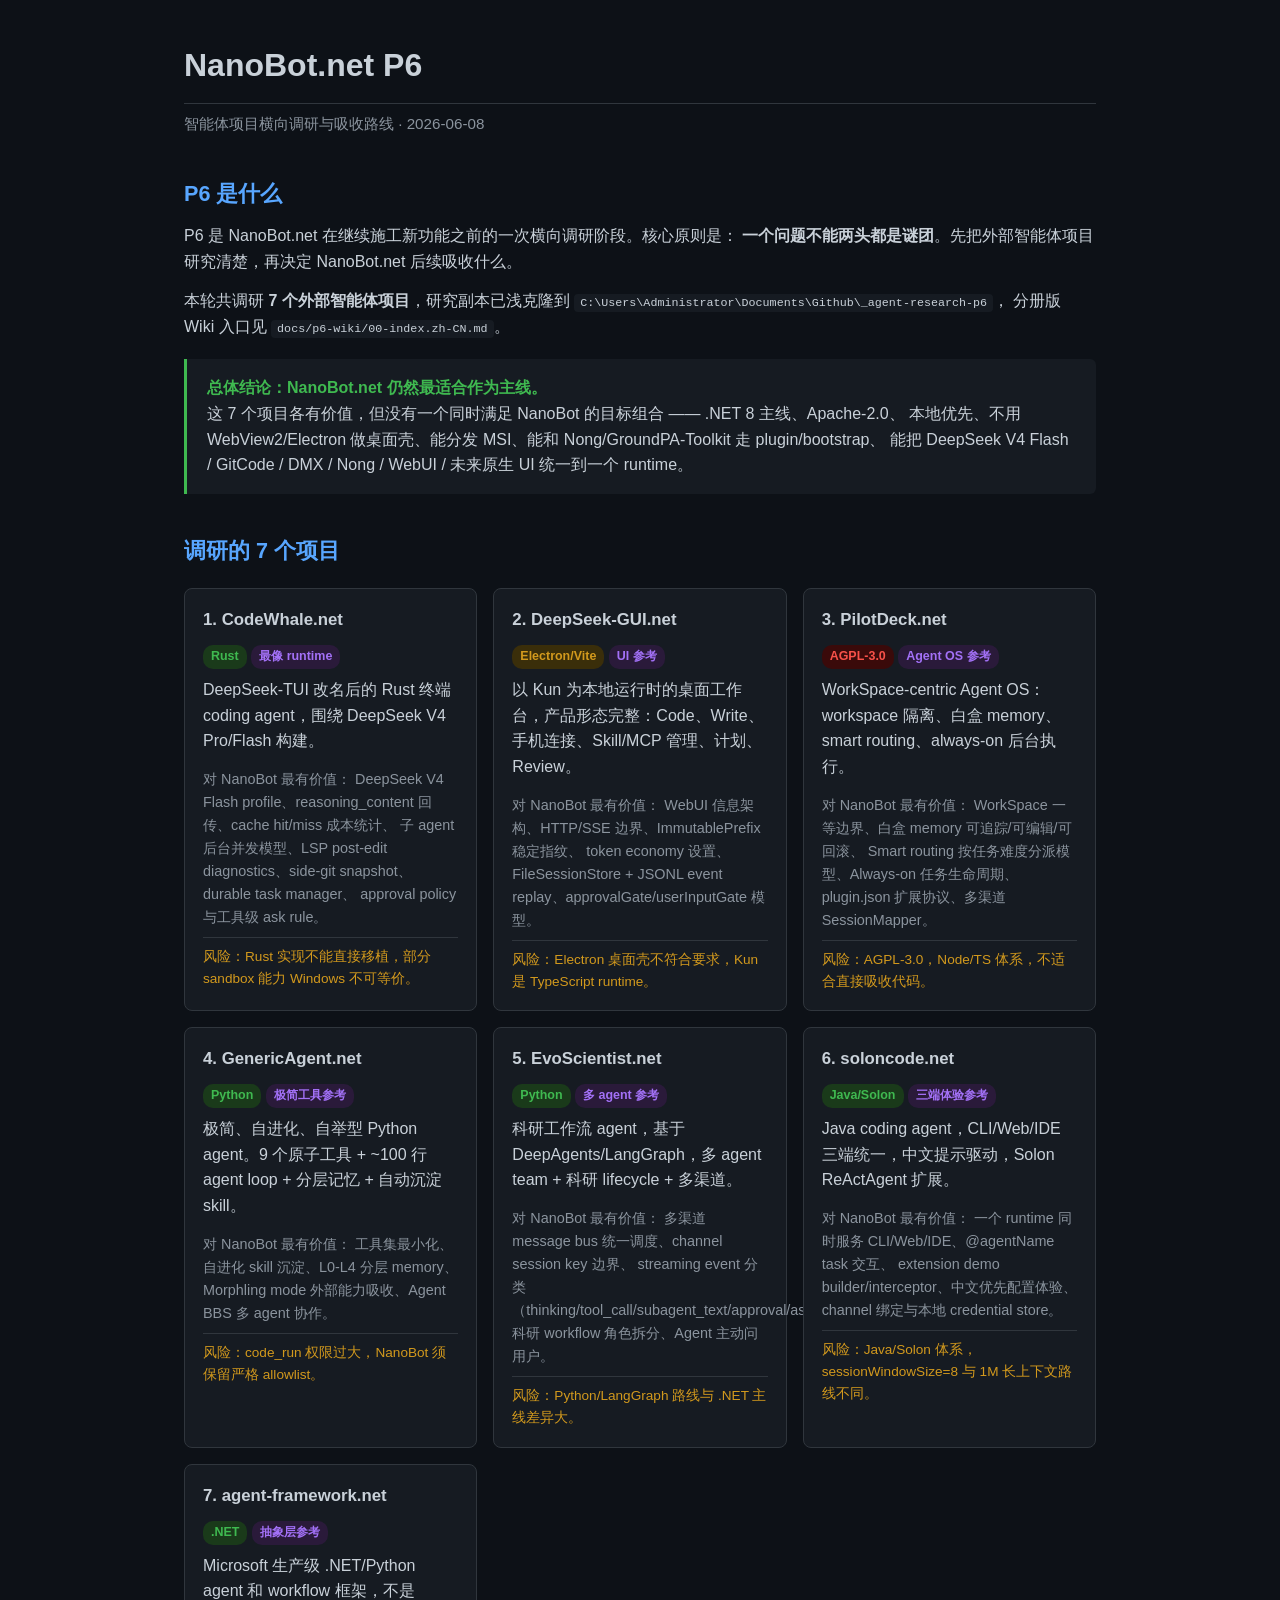
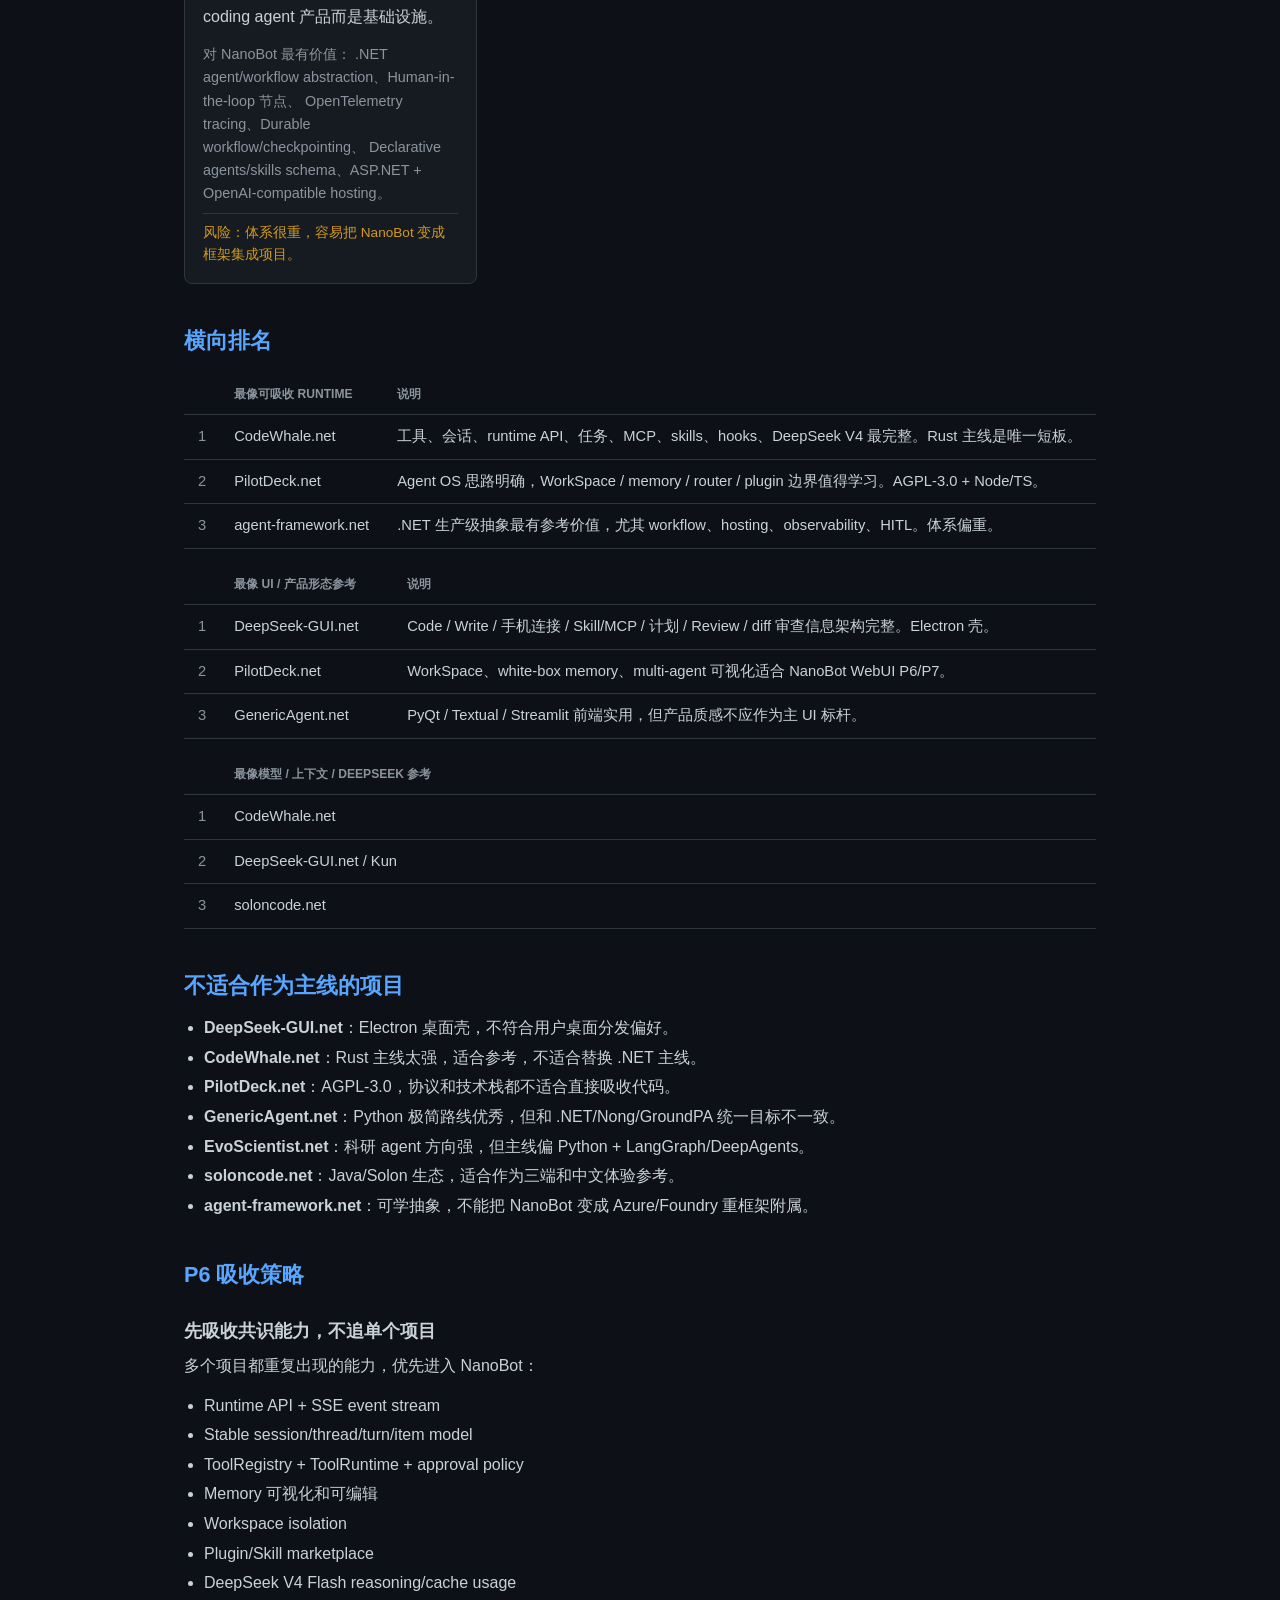
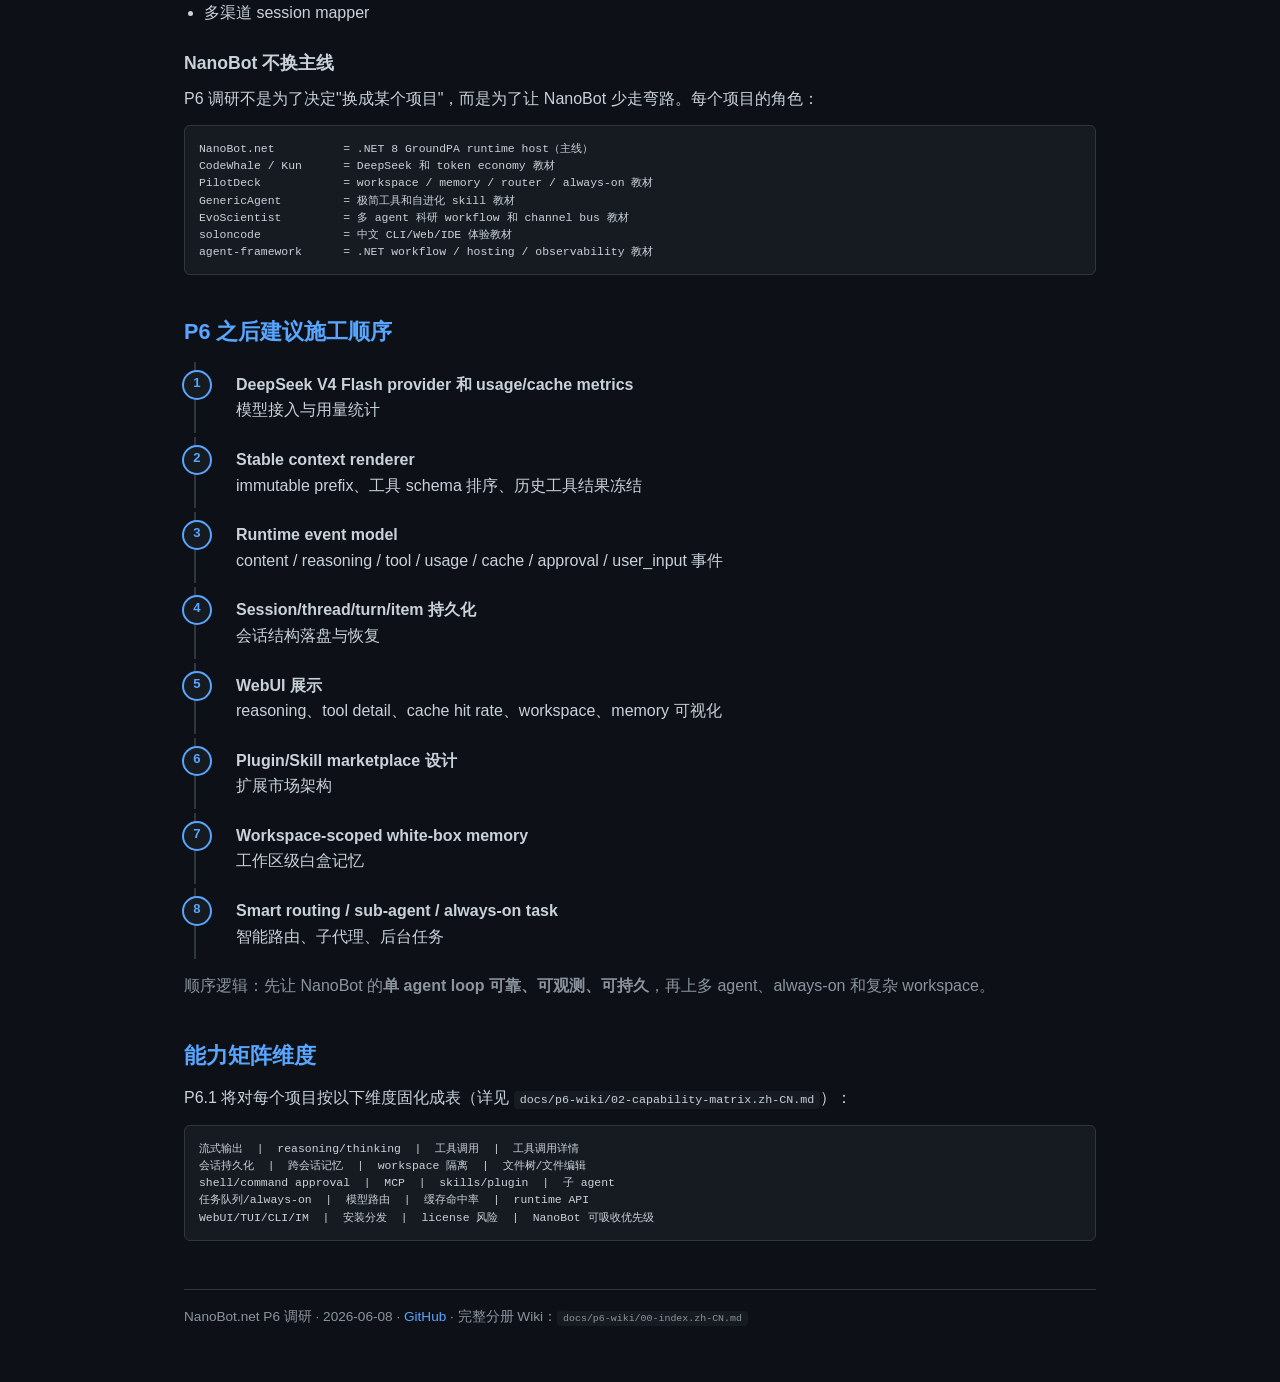
==== docs/p6-overview.zh-CN.html @ ead73437 "feat: add P7 runtime engineering baseline" ====
<!DOCTYPE html>
<html lang="zh-CN">
<head>
<meta charset="UTF-8">
<meta name="viewport" content="width=device-width, initial-scale=1.0">
<title>NanoBot.net P6 — 智能体项目横向调研与吸收路线</title>
<style>
  :root {
    --bg: #0d1117;
    --surface: #161b22;
    --border: #30363d;
    --text: #c9d1d9;
    --muted: #8b949e;
    --accent: #58a6ff;
    --green: #3fb950;
    --orange: #d2991d;
    --red: #f85149;
    --purple: #a371f7;
  }
  * { box-sizing: border-box; margin: 0; padding: 0; }
  body {
    font-family: -apple-system, BlinkMacSystemFont, "Segoe UI", "Noto Sans SC", sans-serif;
    background: var(--bg);
    color: var(--text);
    line-height: 1.6;
    max-width: 960px;
    margin: 0 auto;
    padding: 40px 24px;
  }
  h1 { font-size: 2em; border-bottom: 1px solid var(--border); padding-bottom: 12px; margin-bottom: 8px; }
  h2 { font-size: 1.35em; margin-top: 40px; margin-bottom: 12px; color: var(--accent); }
  h3 { font-size: 1.1em; margin-top: 24px; margin-bottom: 8px; }
  .subtitle { color: var(--muted); font-size: 0.95em; margin-bottom: 32px; }
  p { margin-bottom: 14px; }
  ul, ol { margin: 0 0 14px 20px; }
  li { margin-bottom: 4px; }
  code { background: var(--surface); padding: 2px 6px; border-radius: 4px; font-size: 0.9em; }
  pre { background: var(--surface); border: 1px solid var(--border); border-radius: 6px; padding: 14px; overflow-x: auto; margin-bottom: 16px; font-size: 0.88em; line-height: 1.5; }

  .badge { display: inline-block; padding: 2px 8px; border-radius: 10px; font-size: 0.78em; font-weight: 600; }
  .badge-green { background: #1a3a1a; color: var(--green); }
  .badge-orange { background: #3a2e0a; color: var(--orange); }
  .badge-red { background: #3a0a0a; color: var(--red); }
  .badge-purple { background: #2a1a3a; color: var(--purple); }

  .verdict {
    background: var(--surface);
    border-left: 3px solid var(--green);
    border-radius: 0 6px 6px 0;
    padding: 16px 20px;
    margin: 20px 0;
  }
  .verdict strong { color: var(--green); }

  .card-grid {
    display: grid;
    grid-template-columns: repeat(auto-fill, minmax(280px, 1fr));
    gap: 16px;
    margin: 20px 0;
  }
  .card {
    background: var(--surface);
    border: 1px solid var(--border);
    border-radius: 8px;
    padding: 18px;
  }
  .card h3 { margin-top: 0; font-size: 1.05em; }
  .card .tag-row { margin: 8px 0; }
  .card .value-list { font-size: 0.9em; color: var(--muted); }
  .card .risk { font-size: 0.85em; color: var(--orange); margin-top: 8px; border-top: 1px solid var(--border); padding-top: 8px; }

  .rank-table { width: 100%; border-collapse: collapse; margin: 16px 0; font-size: 0.92em; }
  .rank-table th, .rank-table td { padding: 10px 14px; text-align: left; border-bottom: 1px solid var(--border); }
  .rank-table th { color: var(--muted); font-weight: 600; font-size: 0.82em; text-transform: uppercase; }
  .rank-table .num { color: var(--muted); width: 28px; }

  .roadmap { counter-reset: step; list-style: none; margin-left: 0; }
  .roadmap li { counter-increment: step; padding: 10px 0 10px 40px; position: relative; border-left: 2px solid var(--border); margin-left: 10px; }
  .roadmap li::before {
    content: counter(step);
    position: absolute;
    left: -14px;
    top: 8px;
    width: 26px; height: 26px;
    background: var(--surface);
    border: 2px solid var(--accent);
    border-radius: 50%;
    text-align: center;
    line-height: 22px;
    font-size: 0.82em;
    font-weight: 700;
    color: var(--accent);
  }
  .roadmap li strong { display: block; }

  .footer { margin-top: 48px; padding-top: 16px; border-top: 1px solid var(--border); color: var(--muted); font-size: 0.85em; }
  a { color: var(--accent); text-decoration: none; }
  a:hover { text-decoration: underline; }
</style>
</head>
<body>

<h1>NanoBot.net P6</h1>
<p class="subtitle">智能体项目横向调研与吸收路线 &middot; 2026-06-08</p>

<h2>P6 是什么</h2>
<p>
  P6 是 NanoBot.net 在继续施工新功能之前的一次横向调研阶段。核心原则是：
  <strong>一个问题不能两头都是谜团</strong>。先把外部智能体项目研究清楚，再决定 NanoBot.net 后续吸收什么。
</p>
<p>
  本轮共调研 <strong>7 个外部智能体项目</strong>，研究副本已浅克隆到
  <code>C:\Users\Administrator\Documents\Github\_agent-research-p6</code>，
  分册版 Wiki 入口见 <code>docs/p6-wiki/00-index.zh-CN.md</code>。
</p>

<div class="verdict">
  <strong>总体结论：NanoBot.net 仍然最适合作为主线。</strong><br>
  这 7 个项目各有价值，但没有一个同时满足 NanoBot 的目标组合 —— .NET 8 主线、Apache-2.0、
  本地优先、不用 WebView2/Electron 做桌面壳、能分发 MSI、能和 Nong/GroundPA-Toolkit 走 plugin/bootstrap、
  能把 DeepSeek V4 Flash / GitCode / DMX / Nong / WebUI / 未来原生 UI 统一到一个 runtime。
</div>

<h2>调研的 7 个项目</h2>

<div class="card-grid">

  <div class="card">
    <h3>1. CodeWhale.net</h3>
    <div class="tag-row">
      <span class="badge badge-green">Rust</span>
      <span class="badge badge-purple">最像 runtime</span>
    </div>
    <p>DeepSeek-TUI 改名后的 Rust 终端 coding agent，围绕 DeepSeek V4 Pro/Flash 构建。</p>
    <div class="value-list">
      对 NanoBot 最有价值：
      DeepSeek V4 Flash profile、reasoning_content 回传、cache hit/miss 成本统计、
      子 agent 后台并发模型、LSP post-edit diagnostics、side-git snapshot、durable task manager、
      approval policy 与工具级 ask rule。
    </div>
    <div class="risk">风险：Rust 实现不能直接移植，部分 sandbox 能力 Windows 不可等价。</div>
  </div>

  <div class="card">
    <h3>2. DeepSeek-GUI.net</h3>
    <div class="tag-row">
      <span class="badge badge-orange">Electron/Vite</span>
      <span class="badge badge-purple">UI 参考</span>
    </div>
    <p>以 Kun 为本地运行时的桌面工作台，产品形态完整：Code、Write、手机连接、Skill/MCP 管理、计划、Review。</p>
    <div class="value-list">
      对 NanoBot 最有价值：
      WebUI 信息架构、HTTP/SSE 边界、ImmutablePrefix 稳定指纹、
      token economy 设置、FileSessionStore + JSONL event replay、approvalGate/userInputGate 模型。
    </div>
    <div class="risk">风险：Electron 桌面壳不符合要求，Kun 是 TypeScript runtime。</div>
  </div>

  <div class="card">
    <h3>3. PilotDeck.net</h3>
    <div class="tag-row">
      <span class="badge badge-red">AGPL-3.0</span>
      <span class="badge badge-purple">Agent OS 参考</span>
    </div>
    <p>WorkSpace-centric Agent OS：workspace 隔离、白盒 memory、smart routing、always-on 后台执行。</p>
    <div class="value-list">
      对 NanoBot 最有价值：
      WorkSpace 一等边界、白盒 memory 可追踪/可编辑/可回滚、
      Smart routing 按任务难度分派模型、Always-on 任务生命周期、
      plugin.json 扩展协议、多渠道 SessionMapper。
    </div>
    <div class="risk">风险：AGPL-3.0，Node/TS 体系，不适合直接吸收代码。</div>
  </div>

  <div class="card">
    <h3>4. GenericAgent.net</h3>
    <div class="tag-row">
      <span class="badge badge-green">Python</span>
      <span class="badge badge-purple">极简工具参考</span>
    </div>
    <p>极简、自进化、自举型 Python agent。9 个原子工具 + ~100 行 agent loop + 分层记忆 + 自动沉淀 skill。</p>
    <div class="value-list">
      对 NanoBot 最有价值：
      工具集最小化、自进化 skill 沉淀、L0-L4 分层 memory、
      Morphling mode 外部能力吸收、Agent BBS 多 agent 协作。
    </div>
    <div class="risk">风险：code_run 权限过大，NanoBot 须保留严格 allowlist。</div>
  </div>

  <div class="card">
    <h3>5. EvoScientist.net</h3>
    <div class="tag-row">
      <span class="badge badge-green">Python</span>
      <span class="badge badge-purple">多 agent 参考</span>
    </div>
    <p>科研工作流 agent，基于 DeepAgents/LangGraph，多 agent team + 科研 lifecycle + 多渠道。</p>
    <div class="value-list">
      对 NanoBot 最有价值：
      多渠道 message bus 统一调度、channel session key 边界、
      streaming event 分类（thinking/tool_call/subagent_text/approval/ask_user）、
      科研 workflow 角色拆分、Agent 主动问用户。
    </div>
    <div class="risk">风险：Python/LangGraph 路线与 .NET 主线差异大。</div>
  </div>

  <div class="card">
    <h3>6. soloncode.net</h3>
    <div class="tag-row">
      <span class="badge badge-green">Java/Solon</span>
      <span class="badge badge-purple">三端体验参考</span>
    </div>
    <p>Java coding agent，CLI/Web/IDE 三端统一，中文提示驱动，Solon ReActAgent 扩展。</p>
    <div class="value-list">
      对 NanoBot 最有价值：
      一个 runtime 同时服务 CLI/Web/IDE、@agentName task 交互、
      extension demo builder/interceptor、中文优先配置体验、
      channel 绑定与本地 credential store。
    </div>
    <div class="risk">风险：Java/Solon 体系，sessionWindowSize=8 与 1M 长上下文路线不同。</div>
  </div>

  <div class="card">
    <h3>7. agent-framework.net</h3>
    <div class="tag-row">
      <span class="badge badge-green">.NET</span>
      <span class="badge badge-purple">抽象层参考</span>
    </div>
    <p>Microsoft 生产级 .NET/Python agent 和 workflow 框架，不是 coding agent 产品而是基础设施。</p>
    <div class="value-list">
      对 NanoBot 最有价值：
      .NET agent/workflow abstraction、Human-in-the-loop 节点、
      OpenTelemetry tracing、Durable workflow/checkpointing、
      Declarative agents/skills schema、ASP.NET + OpenAI-compatible hosting。
    </div>
    <div class="risk">风险：体系很重，容易把 NanoBot 变成框架集成项目。</div>
  </div>

</div>

<h2>横向排名</h2>

<table class="rank-table">
  <tr><th></th><th>最像可吸收 runtime</th><th>说明</th></tr>
  <tr>
    <td class="num">1</td>
    <td>CodeWhale.net</td>
    <td>工具、会话、runtime API、任务、MCP、skills、hooks、DeepSeek V4 最完整。Rust 主线是唯一短板。</td>
  </tr>
  <tr>
    <td class="num">2</td>
    <td>PilotDeck.net</td>
    <td>Agent OS 思路明确，WorkSpace / memory / router / plugin 边界值得学习。AGPL-3.0 + Node/TS。</td>
  </tr>
  <tr>
    <td class="num">3</td>
    <td>agent-framework.net</td>
    <td>.NET 生产级抽象最有参考价值，尤其 workflow、hosting、observability、HITL。体系偏重。</td>
  </tr>
</table>

<table class="rank-table">
  <tr><th></th><th>最像 UI / 产品形态参考</th><th>说明</th></tr>
  <tr>
    <td class="num">1</td>
    <td>DeepSeek-GUI.net</td>
    <td>Code / Write / 手机连接 / Skill/MCP / 计划 / Review / diff 审查信息架构完整。Electron 壳。</td>
  </tr>
  <tr>
    <td class="num">2</td>
    <td>PilotDeck.net</td>
    <td>WorkSpace、white-box memory、multi-agent 可视化适合 NanoBot WebUI P6/P7。</td>
  </tr>
  <tr>
    <td class="num">3</td>
    <td>GenericAgent.net</td>
    <td>PyQt / Textual / Streamlit 前端实用，但产品质感不应作为主 UI 标杆。</td>
  </tr>
</table>

<table class="rank-table">
  <tr><th></th><th>最像模型 / 上下文 / DeepSeek 参考</th></tr>
  <tr><td class="num">1</td><td>CodeWhale.net</td></tr>
  <tr><td class="num">2</td><td>DeepSeek-GUI.net / Kun</td></tr>
  <tr><td class="num">3</td><td>soloncode.net</td></tr>
</table>

<h2>不适合作为主线的项目</h2>
<ul>
  <li><strong>DeepSeek-GUI.net</strong>：Electron 桌面壳，不符合用户桌面分发偏好。</li>
  <li><strong>CodeWhale.net</strong>：Rust 主线太强，适合参考，不适合替换 .NET 主线。</li>
  <li><strong>PilotDeck.net</strong>：AGPL-3.0，协议和技术栈都不适合直接吸收代码。</li>
  <li><strong>GenericAgent.net</strong>：Python 极简路线优秀，但和 .NET/Nong/GroundPA 统一目标不一致。</li>
  <li><strong>EvoScientist.net</strong>：科研 agent 方向强，但主线偏 Python + LangGraph/DeepAgents。</li>
  <li><strong>soloncode.net</strong>：Java/Solon 生态，适合作为三端和中文体验参考。</li>
  <li><strong>agent-framework.net</strong>：可学抽象，不能把 NanoBot 变成 Azure/Foundry 重框架附属。</li>
</ul>

<h2>P6 吸收策略</h2>

<h3>先吸收共识能力，不追单个项目</h3>
<p>多个项目都重复出现的能力，优先进入 NanoBot：</p>
<ul>
  <li>Runtime API + SSE event stream</li>
  <li>Stable session/thread/turn/item model</li>
  <li>ToolRegistry + ToolRuntime + approval policy</li>
  <li>Memory 可视化和可编辑</li>
  <li>Workspace isolation</li>
  <li>Plugin/Skill marketplace</li>
  <li>DeepSeek V4 Flash reasoning/cache usage</li>
  <li>多渠道 session mapper</li>
</ul>

<h3>NanoBot 不换主线</h3>
<p>P6 调研不是为了决定"换成某个项目"，而是为了让 NanoBot 少走弯路。每个项目的角色：</p>
<pre>NanoBot.net          = .NET 8 GroundPA runtime host（主线）
CodeWhale / Kun      = DeepSeek 和 token economy 教材
PilotDeck            = workspace / memory / router / always-on 教材
GenericAgent         = 极简工具和自进化 skill 教材
EvoScientist         = 多 agent 科研 workflow 和 channel bus 教材
soloncode            = 中文 CLI/Web/IDE 体验教材
agent-framework      = .NET workflow / hosting / observability 教材</pre>

<h2>P6 之后建议施工顺序</h2>
<ol class="roadmap">
  <li><strong>DeepSeek V4 Flash provider 和 usage/cache metrics</strong>模型接入与用量统计</li>
  <li><strong>Stable context renderer</strong>immutable prefix、工具 schema 排序、历史工具结果冻结</li>
  <li><strong>Runtime event model</strong>content / reasoning / tool / usage / cache / approval / user_input 事件</li>
  <li><strong>Session/thread/turn/item 持久化</strong>会话结构落盘与恢复</li>
  <li><strong>WebUI 展示</strong>reasoning、tool detail、cache hit rate、workspace、memory 可视化</li>
  <li><strong>Plugin/Skill marketplace 设计</strong>扩展市场架构</li>
  <li><strong>Workspace-scoped white-box memory</strong>工作区级白盒记忆</li>
  <li><strong>Smart routing / sub-agent / always-on task</strong>智能路由、子代理、后台任务</li>
</ol>
<p style="color: var(--muted); margin-top: 12px;">
  顺序逻辑：先让 NanoBot 的<strong>单 agent loop 可靠、可观测、可持久</strong>，再上多 agent、always-on 和复杂 workspace。
</p>

<h2>能力矩阵维度</h2>
<p>P6.1 将对每个项目按以下维度固化成表（详见 <code>docs/p6-wiki/02-capability-matrix.zh-CN.md</code>）：</p>
<pre>流式输出  |  reasoning/thinking  |  工具调用  |  工具调用详情
会话持久化  |  跨会话记忆  |  workspace 隔离  |  文件树/文件编辑
shell/command approval  |  MCP  |  skills/plugin  |  子 agent
任务队列/always-on  |  模型路由  |  缓存命中率  |  runtime API
WebUI/TUI/CLI/IM  |  安装分发  |  license 风险  |  NanoBot 可吸收优先级</pre>

<div class="footer">
  <p>
    NanoBot.net P6 调研 &middot; 2026-06-08 &middot;
    <a href="https://github.com/angri450/NanoBot.net">GitHub</a> &middot;
    完整分册 Wiki：<code>docs/p6-wiki/00-index.zh-CN.md</code>
  </p>
</div>

</body>
</html>
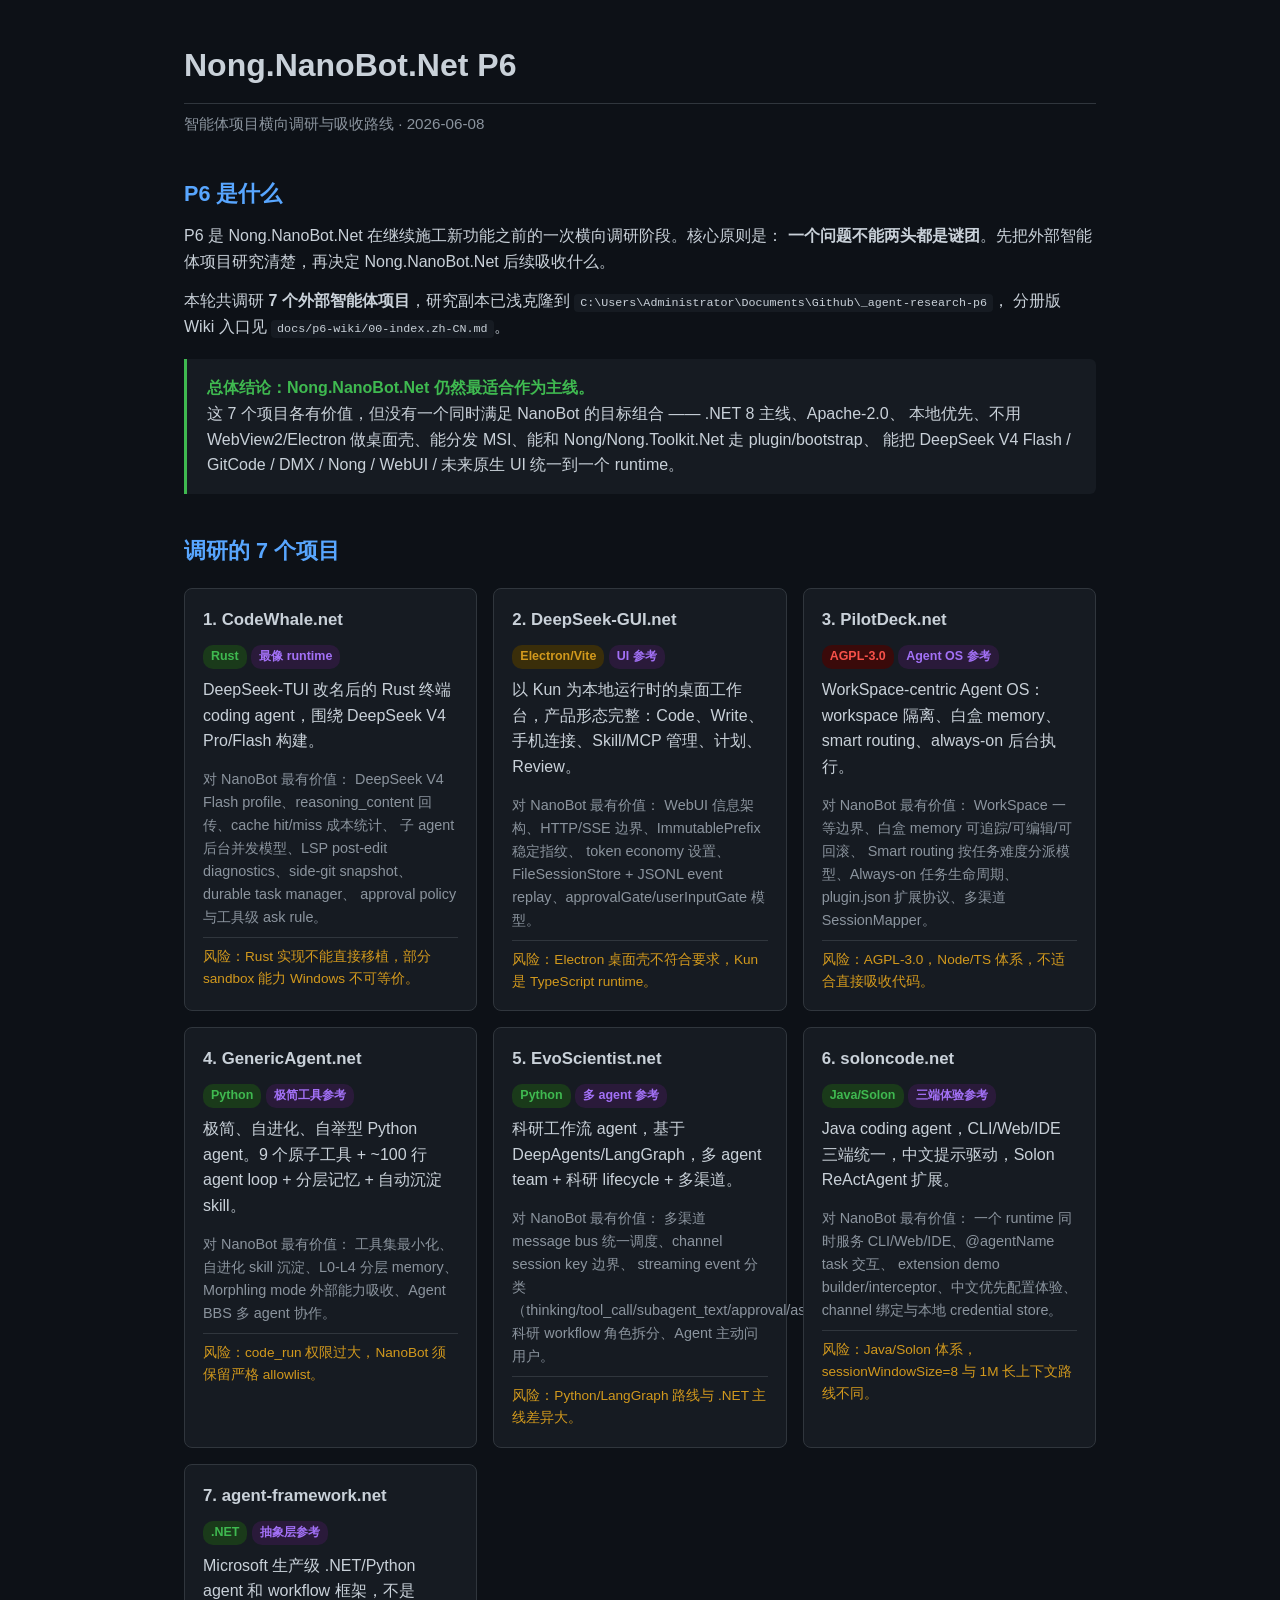
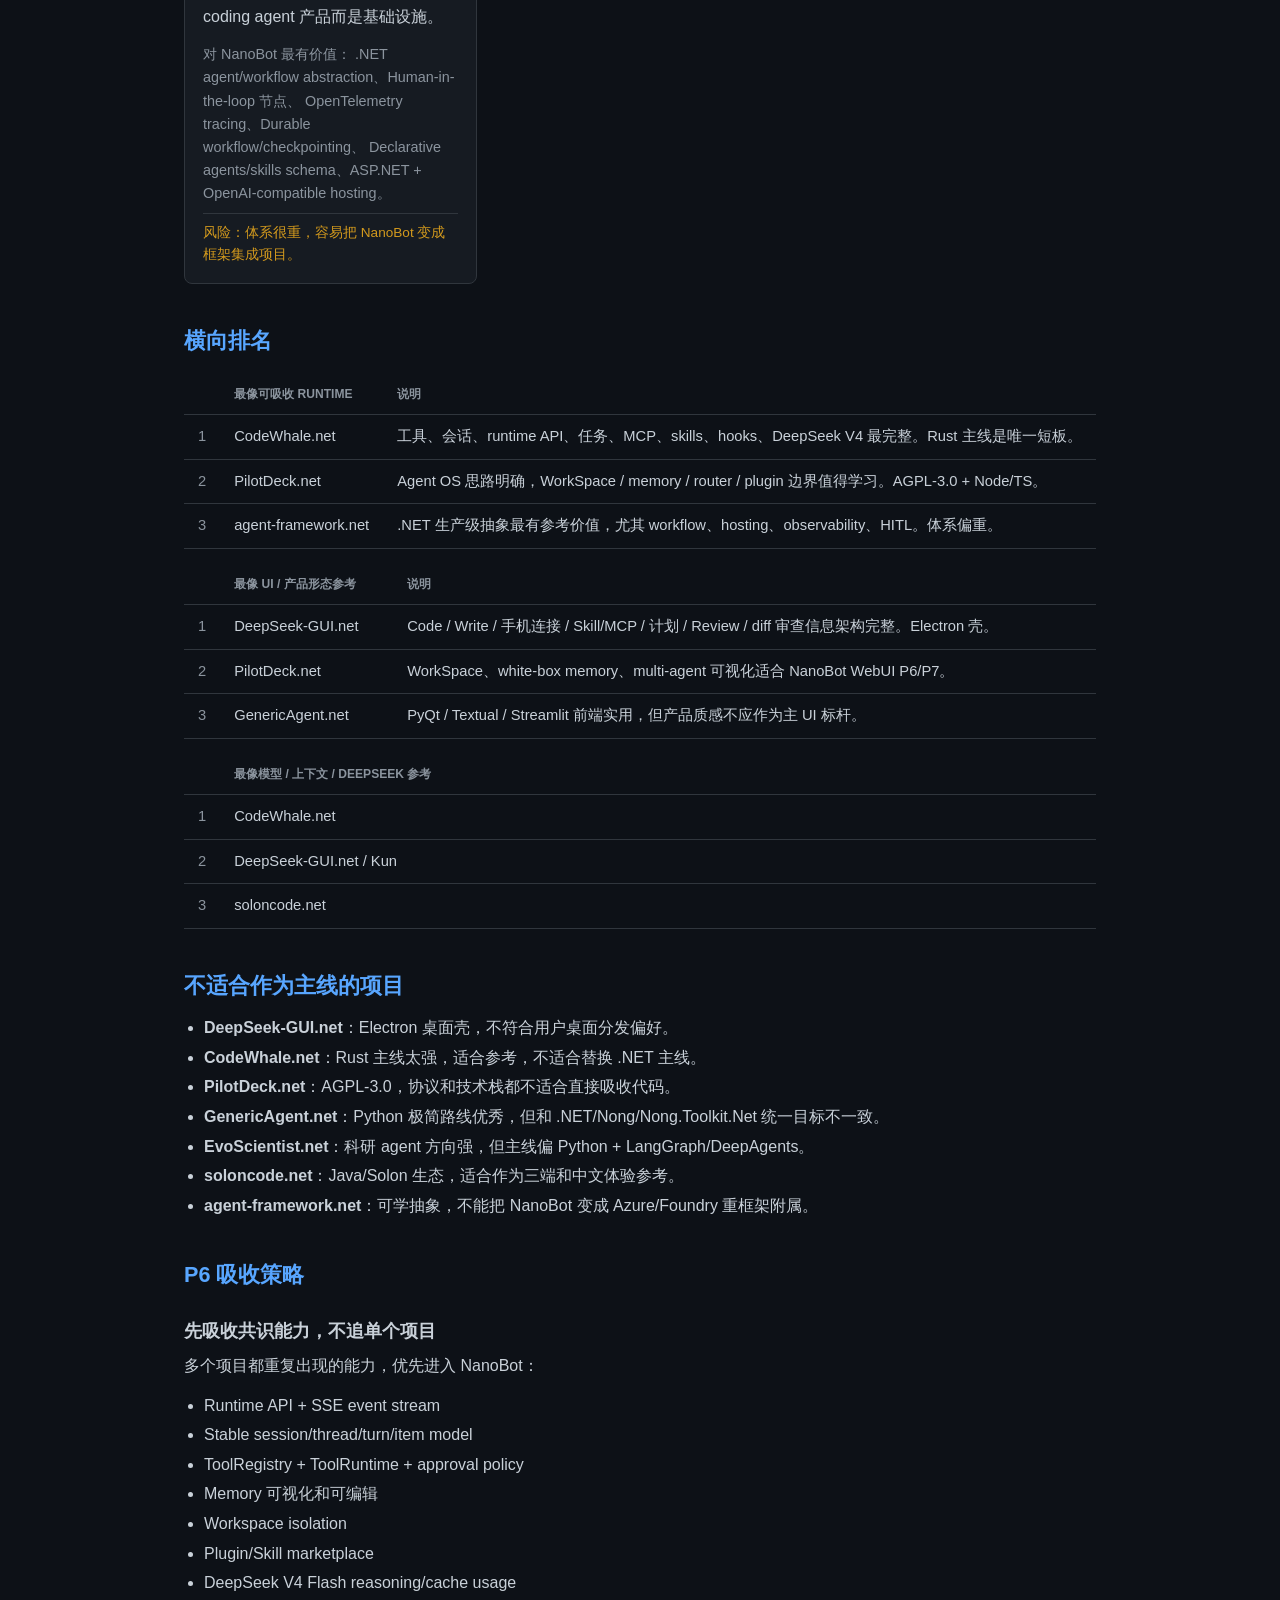
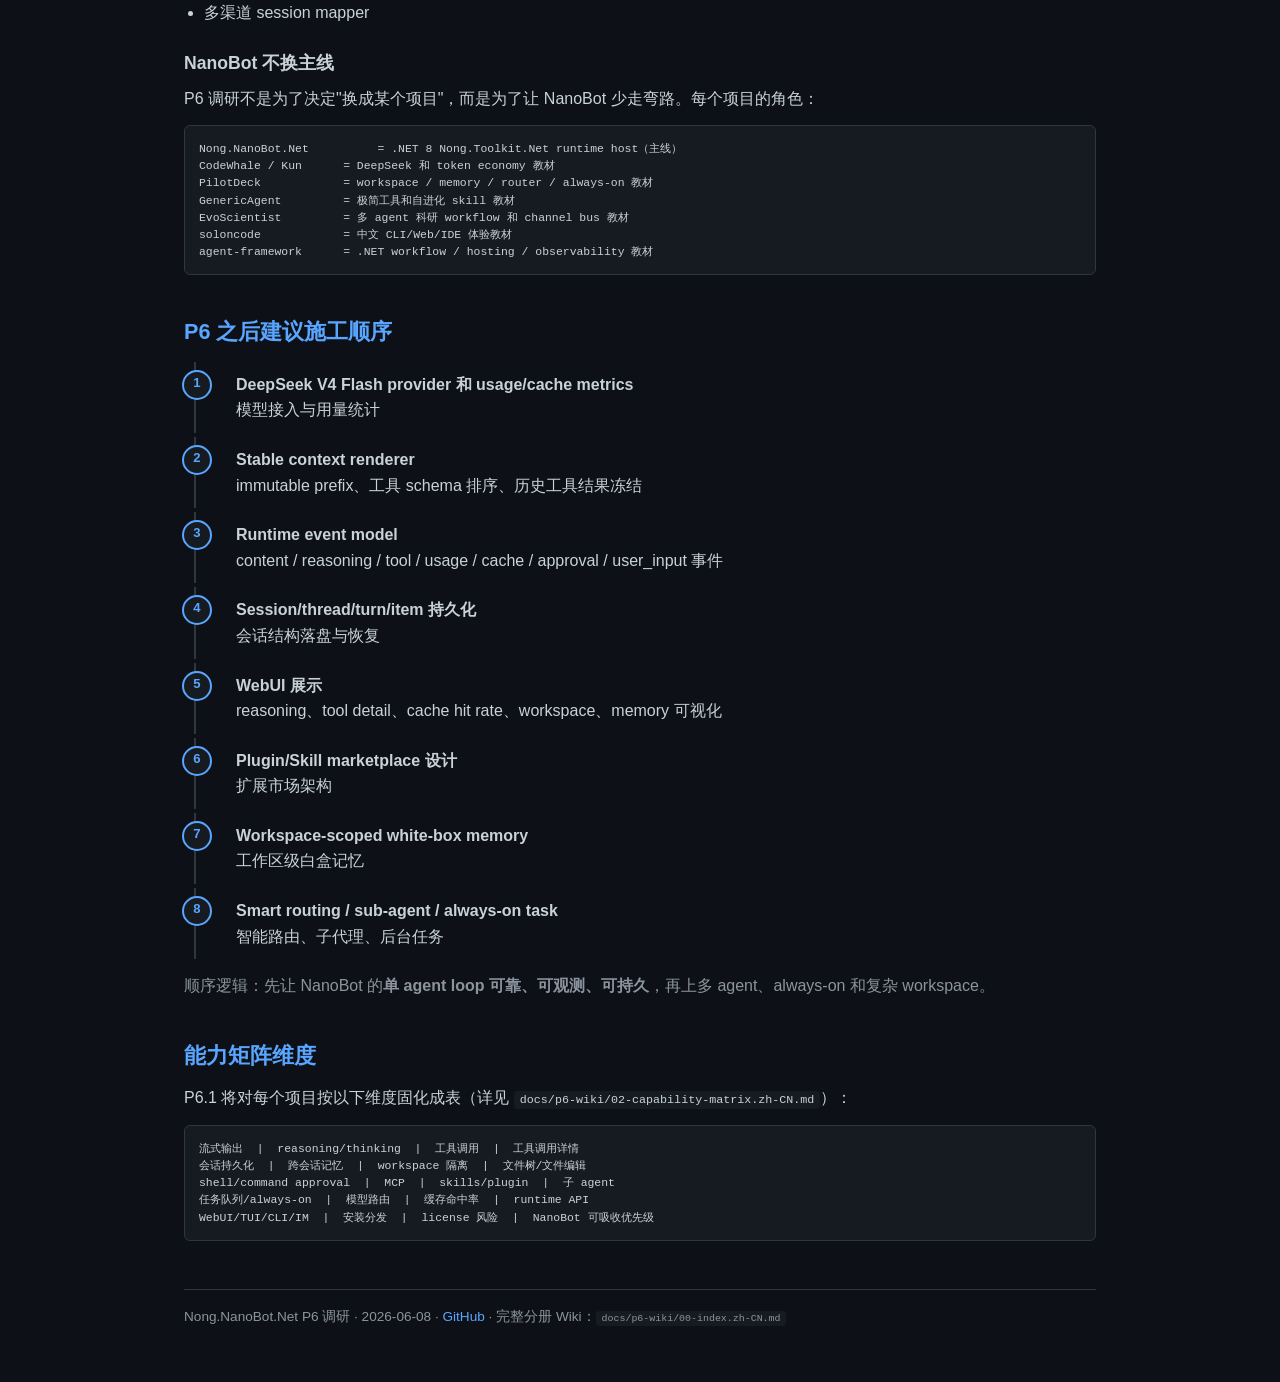
==== commit 47e5ad30: "2026-06-10 NanoBot quality push: Nong 4.0.0 bridge, SkillLoader, WebUI status Nong bridge: allowlist" ====
--- a/docs/p6-overview.zh-CN.html
+++ b/docs/p6-overview.zh-CN.html
@@ -3,7 +3,7 @@
 <head>
 <meta charset="UTF-8">
 <meta name="viewport" content="width=device-width, initial-scale=1.0">
-<title>NanoBot.net P6 — 智能体项目横向调研与吸收路线</title>
+<title>Nong.NanoBot.Net P6 — 智能体项目横向调研与吸收路线</title>
 <style>
   :root {
     --bg: #0d1117;
@@ -100,13 +100,13 @@
 </head>
 <body>
 
-<h1>NanoBot.net P6</h1>
+<h1>Nong.NanoBot.Net P6</h1>
 <p class="subtitle">智能体项目横向调研与吸收路线 &middot; 2026-06-08</p>
 
 <h2>P6 是什么</h2>
 <p>
-  P6 是 NanoBot.net 在继续施工新功能之前的一次横向调研阶段。核心原则是：
-  <strong>一个问题不能两头都是谜团</strong>。先把外部智能体项目研究清楚，再决定 NanoBot.net 后续吸收什么。
+  P6 是 Nong.NanoBot.Net 在继续施工新功能之前的一次横向调研阶段。核心原则是：
+  <strong>一个问题不能两头都是谜团</strong>。先把外部智能体项目研究清楚，再决定 Nong.NanoBot.Net 后续吸收什么。
 </p>
 <p>
   本轮共调研 <strong>7 个外部智能体项目</strong>，研究副本已浅克隆到
@@ -115,9 +115,9 @@
 </p>
 
 <div class="verdict">
-  <strong>总体结论：NanoBot.net 仍然最适合作为主线。</strong><br>
+  <strong>总体结论：Nong.NanoBot.Net 仍然最适合作为主线。</strong><br>
   这 7 个项目各有价值，但没有一个同时满足 NanoBot 的目标组合 —— .NET 8 主线、Apache-2.0、
-  本地优先、不用 WebView2/Electron 做桌面壳、能分发 MSI、能和 Nong/GroundPA-Toolkit 走 plugin/bootstrap、
+  本地优先、不用 WebView2/Electron 做桌面壳、能分发 MSI、能和 Nong/Nong.Toolkit.Net 走 plugin/bootstrap、
   能把 DeepSeek V4 Flash / GitCode / DMX / Nong / WebUI / 未来原生 UI 统一到一个 runtime。
 </div>
 
@@ -289,7 +289,7 @@
   <li><strong>DeepSeek-GUI.net</strong>：Electron 桌面壳，不符合用户桌面分发偏好。</li>
   <li><strong>CodeWhale.net</strong>：Rust 主线太强，适合参考，不适合替换 .NET 主线。</li>
   <li><strong>PilotDeck.net</strong>：AGPL-3.0，协议和技术栈都不适合直接吸收代码。</li>
-  <li><strong>GenericAgent.net</strong>：Python 极简路线优秀，但和 .NET/Nong/GroundPA 统一目标不一致。</li>
+  <li><strong>GenericAgent.net</strong>：Python 极简路线优秀，但和 .NET/Nong/Nong.Toolkit.Net 统一目标不一致。</li>
   <li><strong>EvoScientist.net</strong>：科研 agent 方向强，但主线偏 Python + LangGraph/DeepAgents。</li>
   <li><strong>soloncode.net</strong>：Java/Solon 生态，适合作为三端和中文体验参考。</li>
   <li><strong>agent-framework.net</strong>：可学抽象，不能把 NanoBot 变成 Azure/Foundry 重框架附属。</li>
@@ -312,7 +312,7 @@
 
 <h3>NanoBot 不换主线</h3>
 <p>P6 调研不是为了决定"换成某个项目"，而是为了让 NanoBot 少走弯路。每个项目的角色：</p>
-<pre>NanoBot.net          = .NET 8 GroundPA runtime host（主线）
+<pre>Nong.NanoBot.Net          = .NET 8 Nong.Toolkit.Net runtime host（主线）
 CodeWhale / Kun      = DeepSeek 和 token economy 教材
 PilotDeck            = workspace / memory / router / always-on 教材
 GenericAgent         = 极简工具和自进化 skill 教材
@@ -345,8 +345,8 @@
 
 <div class="footer">
   <p>
-    NanoBot.net P6 调研 &middot; 2026-06-08 &middot;
-    <a href="https://github.com/angri450/NanoBot.net">GitHub</a> &middot;
+    Nong.NanoBot.Net P6 调研 &middot; 2026-06-08 &middot;
+    <a href="https://github.com/angri450/Nong.NanoBot.Net">GitHub</a> &middot;
     完整分册 Wiki：<code>docs/p6-wiki/00-index.zh-CN.md</code>
   </p>
 </div>
